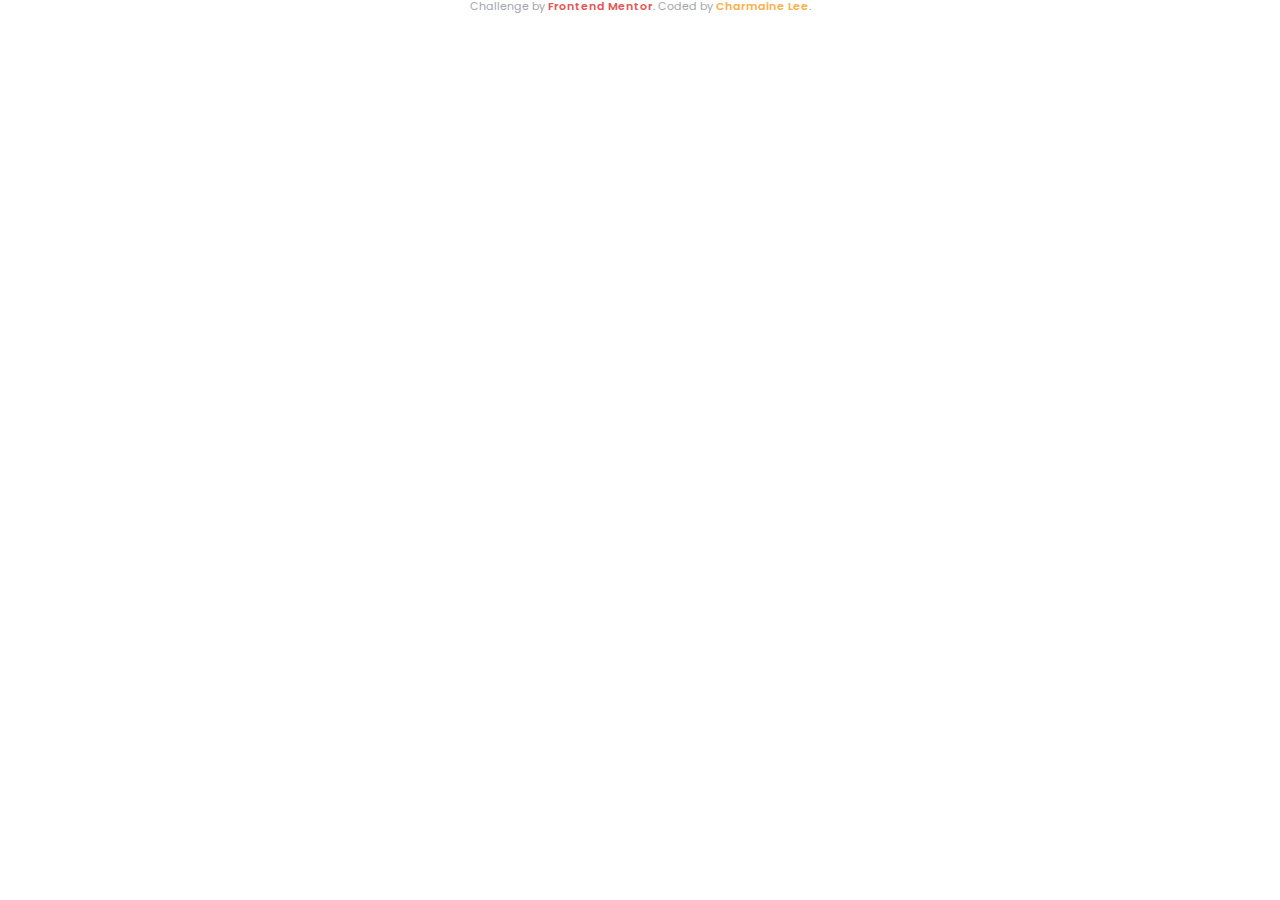
==== index.html @ 2009c855 "Initialise repository." ====
<!DOCTYPE html>
<html lang="en">
  <head>
    <meta charset="UTF-8" />
    <meta name="viewport" content="width=device-width, initial-scale=1.0" />

    <link rel="preconnect" href="https://fonts.googleapis.com" />
    <link rel="preconnect" href="https://fonts.gstatic.com" crossorigin />
    <link
      href="https://fonts.googleapis.com/css2?family=Poppins:wght@200;400;600&display=swap"
      rel="stylesheet"
    />

    <link rel="stylesheet" href="css/normalize.css" />
    <link rel="stylesheet" href="css/style.css" />

    <link
      rel="icon"
      type="image/png"
      sizes="32x32"
      href="./images/favicon-32x32.png"
    />

    <title>Frontend Mentor | Four card feature section</title>
  </head>
  <body>
    <footer>
      <p class="attribution">
        Challenge by
        <a
          class="challenge"
          href="https://www.frontendmentor.io?ref=challenge"
          target="_blank"
          >Frontend Mentor</a
        >. Coded by
        <a class="builder" href="https://twitter.com/noodercob_ie"
          >Charmaine Lee</a
        >.
      </p>
    </footer>
  </body>
</html>
---- css/style.css ----
:root {
  --color-primary: #4c4e61;
  --color-secondary: #a3a5ae;
  --color-red: #ea5353;
  --color-cyan: #45d3d3;
  --color-orange: #fcaf4a;
  --color-blue: #549ef2;
  --color-background: #fafafa;

  --fs-xl: 3rem;
  --fs-600: 2.4rem;
  --fs-500: 2rem;
  --fs-400: 1.5rem;
}

*,
*::before,
*::after {
  box-sizing: border-box;
  margin: 0;
}

/* Typography */
html {
  font-size: 62.5%;
}

body {
  font-family: "Poppins", Arial, Helvetica, sans-serif;
  font-size: var(--fs-400);
  color: var(--color-secondary);
}

h1,
h2 {
  font-weight: 600;
  color: var(--color-primary);
}

h1 {
  font-size: var(--fs-xl);
}

h2 {
  font-size: var(--fs-600);
}

/* Attribution */
.attribution {
  font-size: 11px;
  text-align: center;
}
.attribution a {
  text-decoration: none;
  font-weight: 600;
}

.challenge {
  color: var(--color-red);
}

.challenge:hover,
.challenge:focus {
  color: var(--color-cyan);
}

.builder {
  color: var(--color-orange);
}

.builder:hover,
.builder:focus {
  color: var(--color-blue);
}
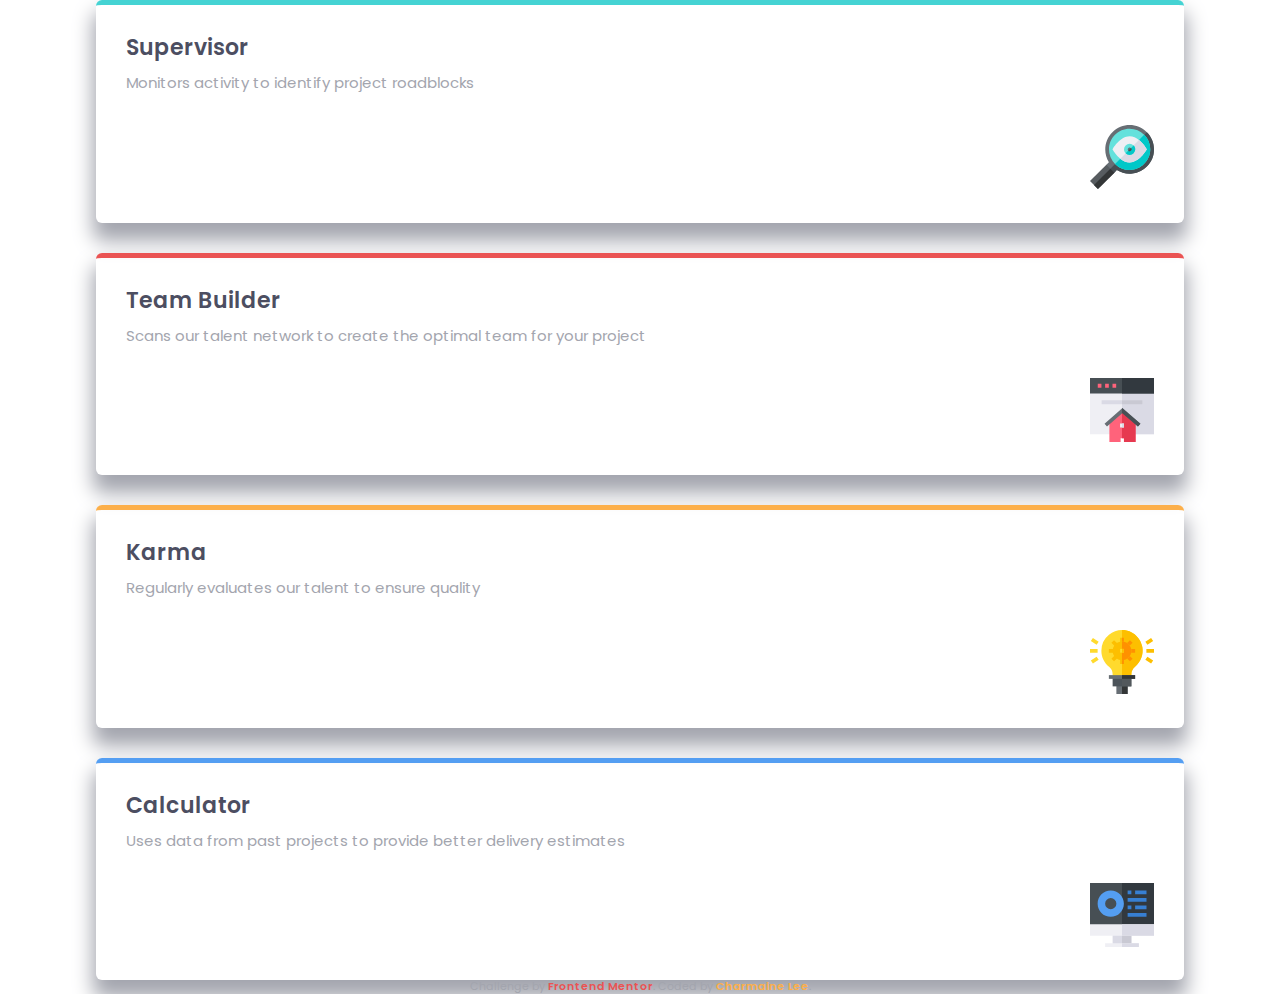
==== commit c8182ea4: "Build the feature block component." ====
--- a/index.html
+++ b/index.html
@@ -24,6 +24,55 @@
     <title>Frontend Mentor | Four card feature section</title>
   </head>
   <body>
+    <div class="feature-card container">
+      <section class="card card--cyan">
+        <h2 class="card__title">Supervisor</h2>
+        <p class="card__text">
+          Monitors activity to identify project roadblocks
+        </p>
+        <div class="card__img">
+          <img
+            src="images/icon-supervisor.svg"
+            alt="Magnifying glass with eyes"
+          />
+        </div>
+      </section>
+
+      <section class="card card--red">
+        <h2 class="card__title">Team Builder</h2>
+        <p class="card__text">
+          Scans our talent network to create the optimal team for your project
+        </p>
+        <div class="card__img">
+          <img
+            src="images/icon-team-builder.svg"
+            alt="Magnifying glass with eyes"
+          />
+        </div>
+      </section>
+      <section class="card card--orange">
+        <h2 class="card__title">Karma</h2>
+        <p class="card__text">
+          Regularly evaluates our talent to ensure quality
+        </p>
+        <div class="card__img">
+          <img src="images/icon-karma.svg" alt="Magnifying glass with eyes" />
+        </div>
+      </section>
+      <section class="card card--blue">
+        <h2 class="card__title">Calculator</h2>
+        <p class="card__text">
+          Uses data from past projects to provide better delivery estimates
+        </p>
+        <div class="card__img">
+          <img
+            src="images/icon-calculator.svg"
+            alt="Magnifying glass with eyes"
+          />
+        </div>
+      </section>
+    </div>
+
     <footer>
       <p class="attribution">
         Challenge by
--- a/css/style.css
+++ b/css/style.css
@@ -8,7 +8,7 @@
   --color-background: #fafafa;
 
   --fs-xl: 3rem;
-  --fs-600: 2.4rem;
+  --fs-600: 2.2rem;
   --fs-500: 2rem;
   --fs-400: 1.5rem;
 }
@@ -18,6 +18,11 @@
 *::after {
   box-sizing: border-box;
   margin: 0;
+}
+
+.container {
+  width: 85%;
+  margin: 0 auto;
 }
 
 /* Typography */
@@ -43,6 +48,47 @@
 
 h2 {
   font-size: var(--fs-600);
+}
+
+/* Feature Card */
+.feature-card {
+  display: grid;
+  gap: 3rem;
+}
+
+.card {
+  padding: 2em;
+  border-radius: 6px;
+  box-shadow: 0 15px 20px 3px var(--color-secondary);
+}
+
+.card--cyan {
+  border-top: 5px solid var(--color-cyan);
+}
+
+.card--red {
+  border-top: 5px solid var(--color-red);
+}
+
+.card--orange {
+  border-top: 5px solid var(--color-orange);
+}
+
+.card--blue {
+  border-top: 5px solid var(--color-blue);
+}
+
+.card__title {
+  margin-bottom: 0.5em;
+}
+
+.card__text {
+  line-height: 1.6;
+}
+
+.card__img {
+  margin-top: 2em;
+  text-align: end;
 }
 
 /* Attribution */
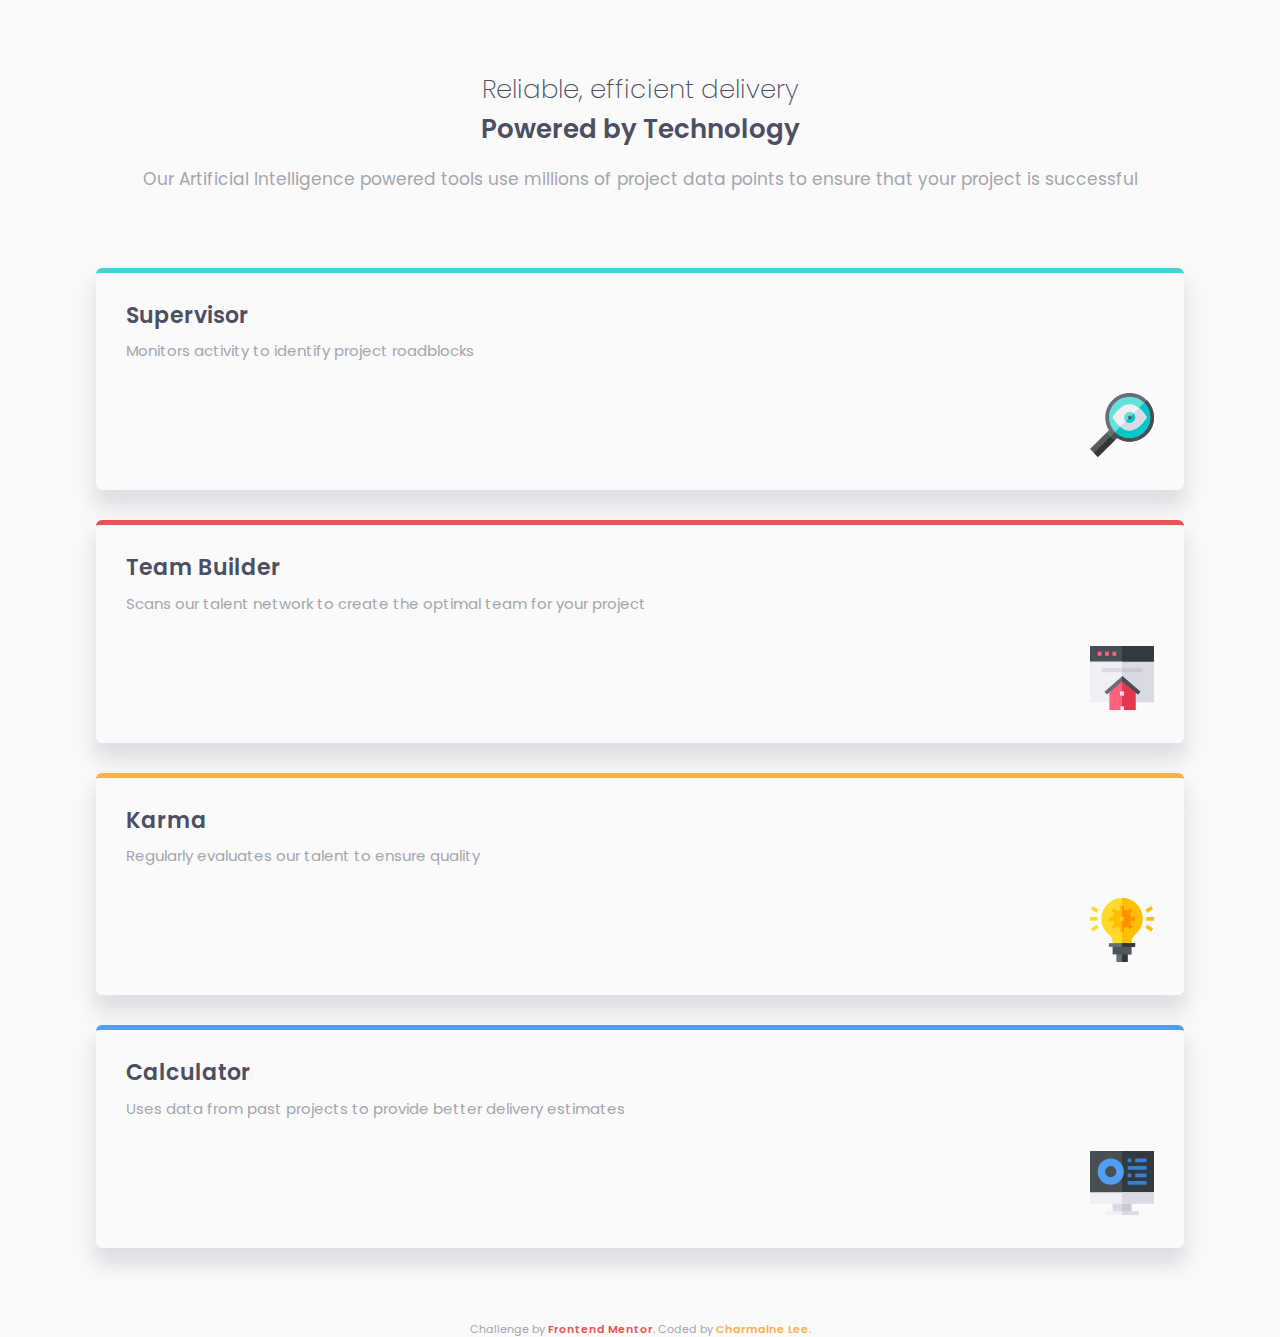
==== commit fc72e687: "Build the mobile version of the webpage." ====
--- a/index.html
+++ b/index.html
@@ -24,6 +24,14 @@
     <title>Frontend Mentor | Four card feature section</title>
   </head>
   <body>
+    <header class="introduction container">
+      <h1 class="intro__title h1--lightweight">Reliable, efficient delivery</h1>
+      <h1 class="intro__title">Powered by Technology</h1>
+      <p class="intro__text">
+        Our Artificial Intelligence powered tools use millions of project data
+        points to ensure that your project is successful
+      </p>
+    </header>
     <div class="feature-card container">
       <section class="card card--cyan">
         <h2 class="card__title">Supervisor</h2>
--- a/css/style.css
+++ b/css/style.css
@@ -7,9 +7,9 @@
   --color-blue: #549ef2;
   --color-background: #fafafa;
 
-  --fs-xl: 3rem;
+  --fs-xl: 2.6rem;
   --fs-600: 2.2rem;
-  --fs-500: 2rem;
+  --fs-500: 1.7rem;
   --fs-400: 1.5rem;
 }
 
@@ -34,6 +34,7 @@
   font-family: "Poppins", Arial, Helvetica, sans-serif;
   font-size: var(--fs-400);
   color: var(--color-secondary);
+  background-color: var(--color-background);
 }
 
 h1,
@@ -44,22 +45,44 @@
 
 h1 {
   font-size: var(--fs-xl);
+  margin: 0;
 }
 
 h2 {
   font-size: var(--fs-600);
 }
 
+.h1--lightweight {
+  font-weight: 200;
+}
+
+/*Introduction Section*/
+.introduction {
+  padding: 5em 0;
+  text-align: center;
+}
+
+.intro__title {
+  margin-bottom: 0.4em;
+}
+
+.intro__text {
+  margin-top: 1.3em;
+  font-size: var(--fs-500);
+  line-height: 1.5;
+}
+
 /* Feature Card */
 .feature-card {
   display: grid;
   gap: 3rem;
+  margin-bottom: 5em;
 }
 
 .card {
   padding: 2em;
   border-radius: 6px;
-  box-shadow: 0 15px 20px 3px var(--color-secondary);
+  box-shadow: 0 15px 20px 3px #a3a5ae50;
 }
 
 .card--cyan {
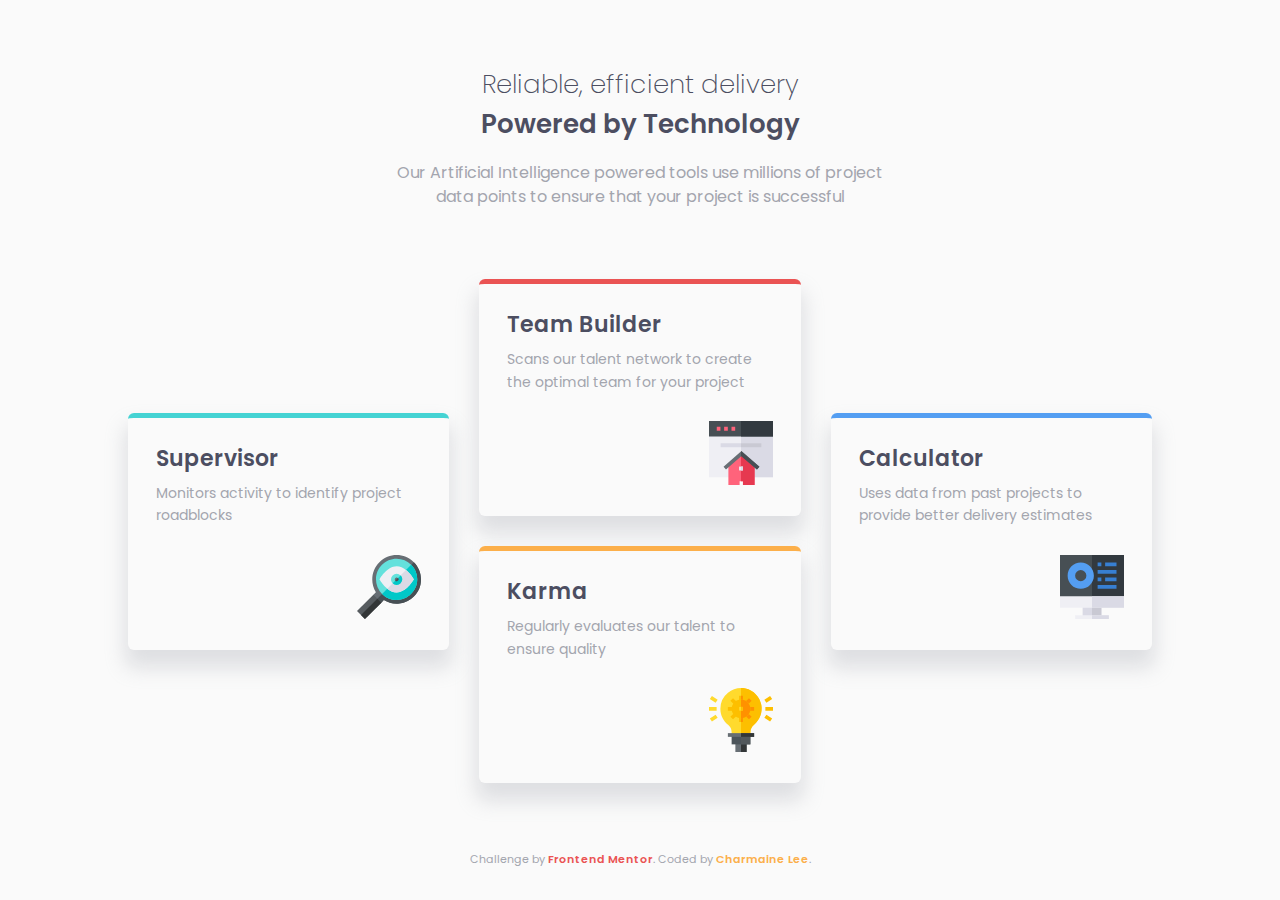
==== commit f2dd128a: "Update desktop version of the project." ====
--- a/index.html
+++ b/index.html
@@ -32,7 +32,7 @@
         points to ensure that your project is successful
       </p>
     </header>
-    <div class="feature-card container">
+    <div class="feature-card card-container">
       <section class="card card--cyan">
         <h2 class="card__title">Supervisor</h2>
         <p class="card__text">
--- a/css/style.css
+++ b/css/style.css
@@ -20,9 +20,22 @@
   margin: 0;
 }
 
-.container {
+@media screen and (min-width: 900px) {
+  :root {
+    --fs-500: 1.6rem;
+    --fs-400: 1.4rem;
+  }
+}
+
+.container,
+.card-container {
   width: 85%;
+  max-width: 520px;
   margin: 0 auto;
+}
+
+.card-container {
+  max-width: 450px;
 }
 
 /* Typography */
@@ -141,3 +154,37 @@
 .builder:focus {
   color: var(--color-blue);
 }
+
+@media screen and (min-width: 900px) {
+  .card-container {
+    width: 80%;
+    max-width: 2000px;
+    margin: 0 auto 5em;
+  }
+
+  .card--cyan {
+    grid-area: cyan;
+  }
+
+  .card--red {
+    grid-area: red;
+  }
+
+  .card--orange {
+    grid-area: orange;
+  }
+
+  .card--blue {
+    grid-area: blue;
+  }
+
+  .feature-card {
+    justify-content: center;
+    grid-template-columns: repeat(3, minmax(5vw, 350px));
+    grid-template-areas:
+      ". red ."
+      "cyan red blue"
+      "cyan orange blue"
+      ". orange .";
+  }
+}
